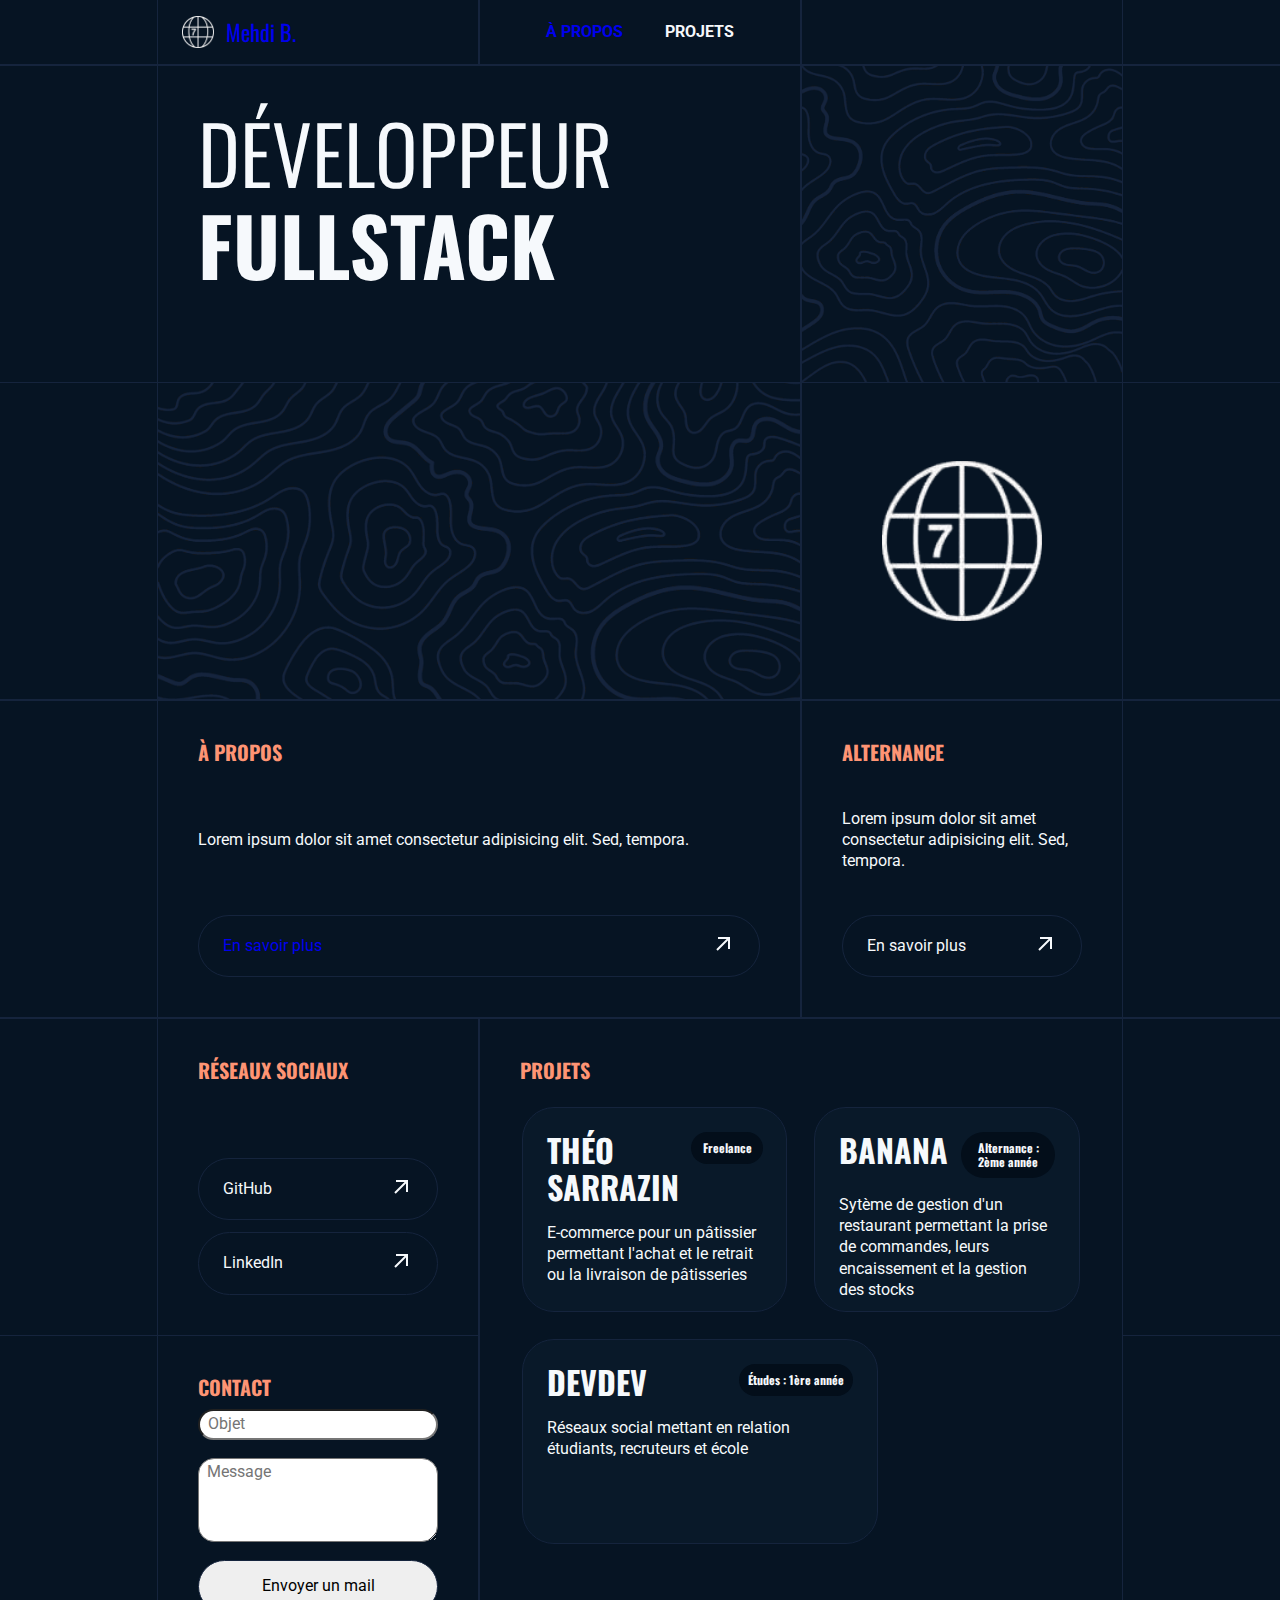
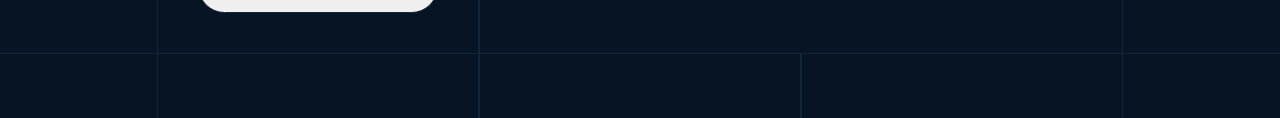
==== index.html @ 7e2f9e9d "first commit" ====
<!DOCTYPE html>
<html lang="fr">
    <head>
        <meta charset="UTF-8" />
        <meta name="viewport" content="width=device-width, initial-scale=1.0" />
        <title>Document</title>
        <link rel="stylesheet" href="/normalize.css" />
        <link rel="stylesheet" href="/style.css" />
        <link rel="preconnect" href="https://fonts.googleapis.com" />
        <link rel="preconnect" href="https://fonts.gstatic.com" crossorigin />
        <link
            href="https://fonts.googleapis.com/css2?family=Roboto:ital,wght@0,100;0,300;0,400;0,500;0,700;0,900;1,100;1,300;1,400;1,500;1,700;1,900&display=swap"
            rel="stylesheet"
        />
        <link rel="preconnect" href="https://fonts.googleapis.com" />
        <link rel="preconnect" href="https://fonts.gstatic.com" crossorigin />
        <link
            href="https://fonts.googleapis.com/css2?family=Oswald:wght@200..700&display=swap"
            rel="stylesheet"
        />
    </head>
    <body>
        <div id="cursor--bg"></div>
        <header>
            <nav class="header__nav">
                <section
                    class="header__sides header__sides--display-none"
                ></section>
                <section class="header__nav__btn--home">
                    <a href="./home.html">
                        <figure
                            class="header__nav__btn header__nav__btn--home--content"
                        >
                            <img src="./logo.png" alt="" />
                            <figcaption>Mehdi B.</figcaption>
                        </figure>
                    </a>
                </section>
                <section class="header__nav__btn header__nav__btn--cats">
                    <a href="./about.htm" class="header__nav__btn--about"
                        >À PROPOS</a
                    >
                    <a href="" class="header__nav__btn--projects">PROJETS</a>
                </section>
                <section
                    class="header__nav__btn header__nav__btn--space"
                ></section>
                <section
                    class="header__sides header__sides--display-none"
                ></section>
            </nav>
        </header>
        <main class="home">
            <section class="home__sides home__sides--display-none"></section>
            <section class="home__card home__card--title">
                <h1>DÉVELOPPEUR <strong>FULLSTACK</strong></h1>
            </section>
            <section
                class="home__topographic-map"
                id="home__topographic-map--top"
            ></section>
            <section class="home__sides home__sides--display-none"></section>
            <section class="home__sides home__sides--display-none"></section>
            <section
                class="home__topographic-map"
                id="home__topographic-map--bottom"
            ></section>
            <section class="home__card home__card--logo">
                <img src="./logo.png" alt="" />
            </section>
            <section class="home__sides home__sides--display-none"></section>
            <section class="home__sides home__sides--display-none"></section>
            <section class="home__card home__card--about">
                <h2>À PROPOS</h2>
                <p>
                    Lorem ipsum dolor sit amet consectetur adipisicing elit.
                    Sed, tempora.
                </p>
                <a class="home__btn" href="./about.htm">
                    En savoir plus
                    <div class="home__btn__arrow">
                        <svg
                            xmlns="http://www.w3.org/2000/svg"
                            viewBox="0 0 24 24"
                            width="24"
                            height="24"
                            class="home__btn__arrow--after"
                        >
                            <path
                                d="M7 7h8.586L5.293 17.293l1.414 1.414L17 8.414V17h2V5H7v2z"
                                fill="#fe9474"
                            />
                        </svg>
                        <svg
                            xmlns="http://www.w3.org/2000/svg"
                            viewBox="0 0 24 24"
                            width="24"
                            height="24"
                            class="home__btn__arrow--before"
                        >
                            <path
                                d="M7 7h8.586L5.293 17.293l1.414 1.414L17 8.414V17h2V5H7v2z"
                                fill="#f6f9fc"
                            />
                        </svg>
                    </div>
                </a>
            </section>
            <section class="home__card home__card--intership">
                <h2>ALTERNANCE</h2>
                <p>
                    Lorem ipsum dolor sit amet consectetur adipisicing elit.
                    Sed, tempora.
                </p>
                <a class="home__btn" href="">
                    En savoir plus
                    <div class="home__btn__arrow">
                        <svg
                            xmlns="http://www.w3.org/2000/svg"
                            viewBox="0 0 24 24"
                            width="24"
                            height="24"
                            class="home__btn__arrow--after"
                        >
                            <path
                                d="M7 7h8.586L5.293 17.293l1.414 1.414L17 8.414V17h2V5H7v2z"
                                fill="#fe9474"
                            />
                        </svg>
                        <svg
                            xmlns="http://www.w3.org/2000/svg"
                            viewBox="0 0 24 24"
                            width="24"
                            height="24"
                            class="home__btn__arrow--before"
                        >
                            <path
                                d="M7 7h8.586L5.293 17.293l1.414 1.414L17 8.414V17h2V5H7v2z"
                                fill="#f6f9fc"
                            />
                        </svg>
                    </div>
                </a>
            </section>
            <section class="home__sides home__sides--display-none"></section>
            <section class="home__sides home__sides--display-none"></section>
            <section class="home__card home__card--SN">
                <h2>RÉSEAUX SOCIAUX</h2>
                <div class="home__card--SN__list">
                    <a class="home__btn" href="">
                        GitHub
                        <div class="home__btn__arrow">
                            <svg
                                xmlns="http://www.w3.org/2000/svg"
                                viewBox="0 0 24 24"
                                width="24"
                                height="24"
                                class="home__btn__arrow--after"
                            >
                                <path
                                    d="M7 7h8.586L5.293 17.293l1.414 1.414L17 8.414V17h2V5H7v2z"
                                    fill="#fe9474"
                                />
                            </svg>
                            <svg
                                xmlns="http://www.w3.org/2000/svg"
                                viewBox="0 0 24 24"
                                width="24"
                                height="24"
                                class="home__btn__arrow--before"
                            >
                                <path
                                    d="M7 7h8.586L5.293 17.293l1.414 1.414L17 8.414V17h2V5H7v2z"
                                    fill="#f6f9fc"
                                />
                            </svg>
                        </div>
                    </a>
                    <a class="home__btn" href="">
                        LinkedIn
                        <div class="home__btn__arrow">
                            <svg
                                xmlns="http://www.w3.org/2000/svg"
                                viewBox="0 0 24 24"
                                width="24"
                                height="24"
                                class="home__btn__arrow--after"
                            >
                                <path
                                    d="M7 7h8.586L5.293 17.293l1.414 1.414L17 8.414V17h2V5H7v2z"
                                    fill="#fe9474"
                                />
                            </svg>
                            <svg
                                xmlns="http://www.w3.org/2000/svg"
                                viewBox="0 0 24 24"
                                width="24"
                                height="24"
                                class="home__btn__arrow--before"
                            >
                                <path
                                    d="M7 7h8.586L5.293 17.293l1.414 1.414L17 8.414V17h2V5H7v2z"
                                    fill="#f6f9fc"
                                />
                            </svg>
                        </div>
                    </a>
                </div>
            </section>
            <section class="home__card home__card--projects">
                <h2>PROJETS</h2>
                <div>
                    <a href="" class="home__card--projects__card">
                        <article class="home__card--projects__card--content">
                            <section>
                                <h1>THÉO SARRAZIN</h1>
                                <h2>Freelance</h2>
                            </section>
                            <p>
                                E-commerce pour un pâtissier permettant l'achat
                                et le retrait ou la livraison de pâtisseries
                            </p>
                        </article>
                    </a>
                    <a href="" class="home__card--projects__card">
                        <article class="home__card--projects__card--content">
                            <section>
                                <h1>BANANA</h1>
                                <h2>Alternance : 2ème année</h2>
                            </section>
                            <p>
                                Sytème de gestion d'un restaurant permettant la
                                prise de commandes, leurs encaissement et la
                                gestion des stocks
                            </p>
                        </article>
                    </a>
                </div>
                <div>
                    <a href="" class="home__card--projects__card">
                        <article class="home__card--projects__card--content">
                            <section>
                                <h1>DEVDEV</h1>
                                <h2>Études : 1ère année</h2>
                            </section>
                            <p>
                                Réseaux social mettant en relation étudiants,
                                recruteurs et école
                            </p>
                        </article>
                    </a>
                </div>
            </section>
            <section class="home__sides home__sides--display-none"></section>
            <section class="home__sides home__sides--display-none"></section>
            <section class="home__card home__card--contact">
                <h2>CONTACT</h2>
                <form id="emailForm">
                    <input
                        type="text"
                        id="subject"
                        name="subject"
                        placeholder="Objet"
                    /><br />
                    <textarea
                        id="message"
                        name="message"
                        rows="4"
                        placeholder="Message"
                    ></textarea
                    ><br />
                    <input
                        type="button"
                        value="Envoyer un mail"
                        class="home__btn"
                        onclick="sendEmail()"
                    />
                </form>
            </section>
            <section class="home__sides home__sides--display-none"></section>
        </main>
        <footer>
            <nav class="footer__nav">
                <section
                    class="footer__sides footer__sides--display-none"
                ></section>
                <section
                    class="footer__nav__btn footer__nav__btn--space-1"
                ></section>
                <section
                    class="footer__nav__btn footer__nav__btn--space-2"
                ></section>
                <section
                    class="footer__nav__btn footer__nav__btn--space-3"
                ></section>
                <section
                    class="footer__sides footer__sides--display-none"
                ></section>
            </nav>
        </footer>
        <script src="./script.js"></script>
    </body>
</html>
---- style.css ----
/* --------------------- 0. SETTINGS ---------------------  */
/* ---------- 0.1. Body and text ---------- */
* {
    margin: 0;
    padding: 0;
    box-sizing: border-box;
}

a {
    text-decoration: none;
}

a:visited {
    color: #f6f9fc;
}

ul li {
    list-style: none;
}

body {
    background-color: #15243d;
    display: flex;
    flex-direction: column;
    gap: 0.1em;
}

h1,
h2 {
    font-family: "Oswald", sans-serif;
}

h2 {
    color: #fe9474;
    font-size: 1.25em;
}

:root {
    font-family: "Roboto", sans-serif;
    color: #f6f9fc;
}

p {
    line-height: 1.33;
}

/* ---------- 0.2. Cursor ---------- */
#cursor--bg {
    display: none;
    position: absolute;
    height: 250px;
    width: 250px;
    margin-top: -125px;
    margin-left: -125px;
    background: #fe9474;
    border-radius: 50%;
    filter: blur(90px);
    z-index: -1;
}

/* --------------------- 1. HEADER ---------------------  */
.header__nav {
    display: grid;
    grid-template-columns:
        minmax(0em, 1.2fr) minmax(20em, 2fr) minmax(20em, 2fr) minmax(20em, 2fr) minmax(0, 1.2fr);
    grid-template-rows: repeat(1, 4em);
    grid-template-areas: "side-1 home cats space side-2";
    gap: 0.1em;
}

.header__nav section {
    background-color: #061423;
    padding: 0.5em 1.5em;
}

/* ---------- 1.1. Sides ---------- */
.header__sides {
    &:nth-child(1) {
        grid-area: side-1;
    }

    &:nth-child(2) {
        grid-area: side-2;
    }
}

/* ---------- 1.2. Items ---------- */
.header__nav__btn {
    display: flex;
    align-items: center;
}

/* ---------- 1.2.1. Home ---------- */
.header__nav__btn--home {
    grid-area: home;
}

.header__nav__btn--home--content {
    gap: 0.75em;
    height: 100%;

    img {
        height: 2em;
    }

    figcaption {
        font-family: "Oswald", sans-serif;
        font-size: 1.4em;
    }
}

/* ---------- 1.2.2. Categories ---------- */
.header__nav__btn--cats {
    grid-area: cats;
    justify-content: space-evenly;

    a {
        font-weight: bold;
    }
}

.header__nav__btn--about:hover,
.header__nav__btn--internship:hover,
.header__nav__btn--projects:hover {
    color: #fe9474;
    transition: 0.25s ease;
}

/* ---------- 1.2.3. Space ---------- */
.header__nav__btn--space {
    grid-area: space;
}

/* --------------------- 2. MAIN ---------------------  */
/* --------------------- 2.1. HOME --------------------- */
.home {
    display: grid;
    grid-template-columns:
        minmax(0em, 1.2fr) minmax(20em, 2fr) minmax(20em, 2fr) minmax(20em, 2fr) minmax(0, 1.2fr);
    grid-template-rows: repeat(5, minmax(17em, 1fr));
    grid-template-areas:
        "side-1 title title topographic-map--top side-2"
        "side-3 topographic-map--bottom topographic-map--bottom logo side-4"
        "side-5 about about intership side-6"
        "side-7 sn projects projects side-8"
        "side-9 contact projects projects side-10";
    gap: 0.1em;
}

.home>section {
    background-color: #061423;
    padding: 2.5em;
}

.home__card {
    display: flex;
    flex-direction: column;
    justify-content: space-between;
}

.home__btn {
    width: 100%;
    border: solid 1px #15243d;
    border-radius: 2em;
    padding: 1em 1.5em;
    display: flex;
    justify-content: space-between;
    align-items: center;
}

.home__btn:hover {
    border: solid 1px #fe9474;
    transition: 0.7s ease;
}

.home__btn__arrow {
    overflow: hidden;
}

.home__btn__arrow--after {
    margin-bottom: -2.5em;
    margin-right: 0.5em;
}

.home__btn:hover .home__btn__arrow--before {
    transform: translate(150%, -150%);
}

.home__btn:hover .home__btn__arrow--after {
    transform: translate(170%, -170%);
}

.home__btn__arrow--before,
.home__btn__arrow--after {
    transition: transform 0.3s ease;
}

/* ---------- 2.1.1. Sides ---------- */
.home__sides {
    &:nth-child(1) {
        grid-area: side-1;
    }

    &:nth-child(2) {
        grid-area: side-2;
    }

    &:nth-child(3) {
        grid-area: side-3;
    }

    &:nth-child(4) {
        grid-area: side-4;
    }

    &:nth-child(5) {
        grid-area: side-5;
    }

    &:nth-child(6) {
        grid-area: side-6;
    }

    &:nth-child(7) {
        grid-area: side-7;
    }

    &:nth-child(8) {
        grid-area: side-8;
    }

    &:nth-child(9) {
        grid-area: side-9;
    }

    &:nth-child(10) {
        grid-area: side-10;
    }
}

/* ---------- 2.1.2. Title ---------- */
.home__card--title {
    grid-area: title;

    h1 {
        margin: 0;
        font-size: 5em;
        font-weight: 350;
    }
}

/* ---------- 2.1.3. Topographic map ---------- */
.home__topographic-map {
    background: url("./topographic-map.png");
}

#home__topographic-map--top {
    background-color: unset;
    grid-area: topographic-map--top;
    background-size: 180%;
    background-position: 100% 100%;
}

#home__topographic-map--bottom {
    background-color: unset;
    grid-area: topographic-map--bottom;
    background-size: 100%;
    background-position: 10% 10%;
}

/* ---------- 2.1.4. Logo ---------- */
.home__card--logo {
    grid-area: logo;
    display: flex;
    justify-content: center;
    align-items: center;

    img {
        height: 10em;
        width: auto;
        animation: rotation 5s linear infinite;
    }
}

@keyframes rotation {
    from {
        transform: rotate(0deg);
    }

    to {
        transform: rotate(360deg);
    }
}

/* ---------- 2.1.5. About ---------- */
.home__card--about {
    grid-area: about;
}

/* ---------- 2.1.6. Internship ---------- */
.home__card--intership {
    grid-area: intership;
}

/* ---------- 2.1.7. Social networks ---------- */
.home__card--SN {
    grid-area: sn;
}

.home__card--SN__list {
    display: flex;
    flex-direction: column;
    gap: 0.75em;
}

/* ---------- 2.1.8. Projects ---------- */
.home__card--projects {
    grid-area: projects;
    display: flex;
    justify-content: start;
    flex-direction: column;
    gap: 1.5em;

    div {
        display: flex;
        justify-content: space-between;
        gap: 1.5em;

        section {
            display: flex;
            justify-content: space-between;
            gap: 0.8em;
        }
    }
}

.home__card--projects__card {
    height: 13em;
    width: 22.5em;
    border-radius: 2em;
    position: relative;
    overflow: hidden;
}

.home__card--projects__card:hover::before {
    content: "";
    position: absolute;
    top: 25%;
    left: -50%;
    height: calc(13em / 2);
    width: 45em;
    background: linear-gradient(180deg,
            transparent,
            rgba(254, 148, 116, 0.25) 25%,
            rgba(254, 148, 116, 0.4) 50%,
            rgba(254, 148, 116, 0.6) 75%,
            rgba(254, 148, 116, 0.8) 100%);
    box-shadow: 0 0 20px rgb(8, 8, 8);
    animation: animate 4s linear infinite;
}

.home__card--projects__card--content {
    content: "";
    position: absolute;
    inset: 0.1em;
    background-color: #091929;
    border: solid #15243d 1px;
    border-radius: 2em;
    padding: 1.5em;
    font-family: "Roboto", sans-serif;

    div {
        display: flex;
        justify-content: space-between;

        ul:nth-child(1) {
            flex: 1;
        }

        ul:nth-child(2) {
            flex: 2;
        }
    }

    h1 {
        margin: 0;
    }

    h2 {
        font-size: 0.75em;
        text-align: center;
        color: #f6f9fc;
        margin: 0;
        background: #030e1a;
        padding: 0.75em;
        border-radius: 2em;
        height: fit-content;
        max-height: 4em;
        min-width: 6em;
        width: fit-content;
    }

    p {
        margin: 1em 0;
    }
}

@keyframes animate {
    0% {
        transform: rotate(0deg);
    }

    100% {
        transform: rotate(360deg);
    }
}

/* ---------- 2.1.9. Contact ---------- */
.home__card--contact {
    grid-area: contact;

    h2 {
        margin-bottom: 0.5em;
    }

    form {
        display: flex;
        flex-direction: column;
        justify-content: center;

        input:not(:last-child),
        textarea {
            border-radius: 1em;
            padding: 0.25em 0.5em;
        }
    }
}

/* --------------------- 2.2. ABOUT --------------------- */
.about {
    display: grid;
    grid-template-columns:
        minmax(0em, 1.2fr) minmax(20em, 2fr) minmax(20em, 2fr) minmax(20em, 2fr) minmax(0, 1.2fr);
    grid-template-rows: repeat(4, minmax(17em, 1fr));
    grid-template-areas:
        "side-1 about about topographic-map--right side-2"
        "side-3 about about topographic-map--right side-4"
        "side-5 experiences experiences experiences side-6"
        "side-7 stack stack resume side-8";

    gap: 0.1em;
}

.about>section {
    background-color: #061423;
    padding: 2.5em;
}

.about__card {
    display: flex;
    flex-direction: column;
    justify-content: space-between;
}

/* ---------- 2.2.1. Sides ---------- */
.about__sides {
    &:nth-child(1) {
        grid-area: side-1;
    }

    &:nth-child(2) {
        grid-area: side-2;
    }

    &:nth-child(3) {
        grid-area: side-3;
    }

    &:nth-child(4) {
        grid-area: side-4;
    }

    &:nth-child(5) {
        grid-area: side-5;
    }

    &:nth-child(6) {
        grid-area: side-6;
    }

    &:nth-child(7) {
        grid-area: side-7;
    }

    &:nth-child(8) {
        grid-area: side-8;
    }
}

/* ---------- 2.2.2. About ---------- */
.about__card--about {
    grid-area: about;
    justify-content: flex-start;
    gap: 1.25em;
}

/* ---------- 2.2.3. Topographic map ---------- */
.about__topographic-map {
    grid-area: topographic-map--right;
}

#about__topographic-map--right {
    background: url("./topographic-map.png");
    background-size: 200%;
    background-position: 10% 10%;
}

/* ---------- 2.2.4. Experiences ---------- */
.about__card--experiences {
    grid-area: experiences;
    display: flex;
    flex-direction: column;
    justify-content: space-between;
    gap: 1em;
}

.about__card--experiences__cards {
    display: flex;
    flex-wrap: wrap;
    gap: 1em;
}

.about__card--experiences__border {
    border: solid 1px #fe9474;
}

.about__card--experiences__card {
    flex: 1;
    min-width: 18.75em;
    max-width: 28em;
    display: flex;
    flex-direction: column;
    gap: 0.5em;

    span {
        font-size: 0.9em;
        font-weight: 300;
        margin-bottom: 0.5em;
    }
}

.about__card--experiences__card--title {
    display: flex;
    gap: 0.5em;

    h3 {
        font-weight: 500;
    }

    h4 {
        font-size: 1.17em;
        font-weight: 300;
        font-style: italic;
    }
}

/* ---------- 2.2.5. Stack ---------- */
.about__card--stack {
    grid-area: stack;
    display: flex;
    flex-direction: row;
    gap: 2em;
}

.about__card--stack__cards {
    flex: 1;
    display: flex;
    flex-direction: column;
    gap: 1em;
}

.about__card--stack__cards__line {
    max-width: 21em;
    display: flex;
    align-items: center;
    justify-content: space-between;
    gap: 0.33em;

    h3 {
        width: 100%;
        text-align: center;
    }
}

.about__card--stack__card {
    height: 6em;
    width: 6em;
    background: black;
    display: flex;
    align-items: center;
    justify-content: center;
    border-radius: 100%;
    transition: transform 0.2s ease;

    figure {
        background: rgba(31, 33, 41, 0.45);
        height: 3.5em;
        width: 3.5em;
        display: flex;
        align-items: center;
        justify-content: center;
        border-radius: 1em;
        position: relative;

        img {
            height: 66%;
            width: 66%;
            object-fit: contain;
        }

        figcaption {
            position: absolute;
            background: rgba(52, 53, 56, 0.9);
            padding: 0.66em 0.75em;
            border-radius: 0.66em;
            opacity: 0;
            top: 5em;
            transition: transform 0.2s ease;
        }
    }

    &:hover {
        transform: scale(0.9);
    }

    &:hover figcaption {
        opacity: 100;
        transform: translateY(-0.9em);
    }
}

.about__card--stack__card--javascript {
    background: linear-gradient(45deg, #f0db4f 0.21%, #ffe680 99.93%);
}

.about__card--stack__card--javascript:hover {
    box-shadow: rgba(255, 230, 128, 0.5) 0 0 70px 1px;
}

.about__card--stack__card--react-js {
    background: linear-gradient(45deg, #64b5ff 0.21%, #8af0fd 99.93%);
}

.about__card--stack__card--react-js:hover {
    box-shadow: rgba(100, 181, 255, 0.5) 0 0 70px 1px;
}

.about__card--stack__card--react-native {
    background: linear-gradient(45deg, #61dafb 0.21%, #c6f1ff 99.93%);
}

.about__card--stack__card--react-native:hover {
    box-shadow: rgba(198, 241, 255, 0.5) 0 0 70px 1px;
}

.about__card--stack__card--next-js {
    background: linear-gradient(45deg, #000000 0.21%, #3b3b3b 99.93%);
}

.about__card--stack__card--next-js:hover {
    box-shadow: rgba(59, 59, 59, 0.5) 0 0 70px 1px;
}

.about__card--stack__card--node-js {
    background: linear-gradient(45deg, #6bbf47 0.21%, #3e863d 99.93%);
}

.about__card--stack__card--node-js:hover {
    box-shadow: rgba(62, 134, 61, 0.5) 0 0 70px 1px;
}

.about__card--stack__card--java {
    background: linear-gradient(45deg, #0e8ac8 0.21%, #ed2025 99.93%);
}

.about__card--stack__card--java:hover {
    box-shadow: rgba(237, 32, 37, 0.5) 0 0 70px 1px;
}

.about__card--stack__card--python {
    background: linear-gradient(45deg, #3575a5 0.21%, #ffe464 99.93%);
}

.about__card--stack__card--python:hover {
    box-shadow: rgba(255, 228, 100, 0.5) 0 0 70px 1px;
}

.about__card--stack__card--mongodb {
    background: linear-gradient(45deg, #001e2b 0.21%, #00ed64 99.93%);
}

.about__card--stack__card--mongodb:hover {
    box-shadow: rgba(0, 237, 100, 0.5) 0 0 70px 1px;
}

.about__card--stack__card--mysql {
    background: linear-gradient(45deg, #00618a 0.21%, #e48e00 99.93%);
}

.about__card--stack__card--mysql:hover {
    box-shadow: rgba(228, 142, 0, 0.5) 0 0 70px 1px;
}

/* ---------- 2.2.6. Resume ---------- */
.about__card--resume {
    grid-area: resume;
}

/* --------------------- . FOOTER ---------------------  */
.footer__nav {
    display: grid;
    grid-template-columns:
        minmax(0em, 1.2fr) minmax(20em, 2fr) minmax(20em, 2fr) minmax(20em, 2fr) minmax(0, 1.2fr);
    grid-template-rows: repeat(1, 4em);
    grid-template-areas: "side-1 space-1 space-2 space-3 side-2";
    gap: 0.1em;
}

.footer__nav section {
    background-color: #061423;
}

/* ---------- .1. Sides ---------- */
.footer__sides {
    &:nth-child(1) {
        grid-area: side-1;
    }

    &:nth-child(2) {
        grid-area: side-2;
    }
}

/* ---------- .2. Items ---------- */
.footer__nav__btn--space-1 {
    grid-area: space-1;
}

.footer__nav__btn--space-2 {
    grid-area: space-2;
}

.footer__nav__btn--space-3 {
    grid-area: space-3;
}

@media screen and (max-width: 1468px) {
    .about {
        grid-template-columns:
            1fr 1fr 1fr;
            grid-template-rows: repeat(5, minmax(17em, 1fr));
            grid-template-areas:
            "about about topographic-map--right"
            "about about topographic-map--right"
            "experiences experiences experiences"
            "stack stack stack"
            "resume resume resume";

    }

    .about__sides--display-none {
        display: none;
    }
}


@media screen and (max-width: 1130px) {
    .header__nav {
        grid-template-columns:
            minmax(20em, 1fr) minmax(20em, 1fr) minmax(20em, 1fr);
        grid-template-areas: "home cats space";
    }

    .header__sides--display-none {
        display: none;
    }

    .home {
        grid-template-columns:
            minmax(20em, 1fr) minmax(20em, 1fr) minmax(20em, 1fr);
        grid-template-areas:
            "title title topographic-map--top"
            "topographic-map--bottom topographic-map--bottom logo"
            "about about intership"
            "sn projects projects"
            "contact projects projects";
    }

    .home__sides--display-none {
        display: none;
    }

    .footer__nav {
        grid-template-columns:
            minmax(20em, 1fr) minmax(20em, 1fr) minmax(20em, 1fr);
        grid-template-areas: "space-1 space-2 space-3";
    }

    .footer__sides--display-none {
        display: none;
    }
}

/* @media screen and (max-width: 1024px) {
    .about__card--stack__cards__line {
        justify-content: center;
        gap: 0.5em;
    }
} */

@media screen and (max-width: 966px) {
    .header__nav {
        grid-template-columns:
            1fr 1fr 1fr 1fr;
        grid-template-areas: "home cats cats space";
    }

    .home {
        grid-template-columns:
            1fr 1fr 1fr 1fr;
        grid-template-areas:
            "title title title topographic-map--top"
            "topographic-map--bottom topographic-map--bottom topographic-map--bottom logo"
            "about about about about"
            "intership intership projects projects"
            "sn sn projects projects"
            "contact contact projects projects";
    }

    .home__card--projects {
        div {
            flex-direction: column;
        }
    }

    .about__card--stack__cards {
        align-items: center;
    }

    .footer__nav {
        grid-template-columns:
            1fr 1fr 1fr 1fr;
        grid-template-areas: "space-1 space-2 space-2 space-3";
    }
}

/* @media screen and (max-width: 872px) {
    .about {
        grid-template-columns:
            1fr 1fr 1fr;
        grid-template-rows: repeat(4, minmax(17em, 1fr));
        grid-template-areas:
            "about about topographic-map--right"
            "about about topographic-map--right"
            "experiences experiences experiences"
            "stack stack stack"
            "resume resume resume";
    }
} */

@media screen and (max-width: 789px) {
    .header__nav {
        grid-template-areas: "home cats cats cats";
    }

    .header__nav__btn--space {
        display: none;
    }

    .home {
        grid-template-rows: repeat(9, minmax(17em, 1fr));
        grid-template-areas:
            "title title title topographic-map--top"
            "topographic-map--bottom topographic-map--bottom topographic-map--bottom logo"
            "about about about about"
            "intership intership intership intership"
            "sn sn sn sn"
            "projects projects projects projects"
            "projects projects projects projects"
            "projects projects projects projects"
            "contact contact contact contact";
    }

    .home__card--projects {
        div {
            align-items: center;
        }
    }
}

@media screen and (max-width: 732px) {
    .home {
        grid-template-areas:
            "title title title title"
            "topographic-map--bottom topographic-map--bottom logo logo"
            "about about about about"
            "intership intership intership intership"
            "sn sn sn sn"
            "projects projects projects projects"
            "projects projects projects projects"
            "projects projects projects projects"
            "contact contact contact contact";
    }

    #home__topographic-map--top {
        display: none;
    }
}

@media screen and (max-width: 692px) {
    .about__card--stack {
        flex-direction: column;
    }
}

@media screen and (max-width: 557px) {
    .home {
        grid-template-rows: repeat(8, minmax(14em, 1fr));
        grid-template-areas:
            "title title title title"
            "about about about about"
            "intership intership intership intership"
            "sn sn sn sn"
            "projects projects projects projects"
            "projects projects projects projects"
            "projects projects projects projects"
            "contact contact contact contact";
    }

    #home__topographic-map--bottom {
        display: none;
    }

    .home__card--logo {
        display: none;
    }

    .about {
        grid-template-columns:
            1fr 1fr 1fr;
            grid-template-rows: repeat(5, minmax(17em, 1fr));
            grid-template-areas:
            "about about about"
            "about about about"
            "experiences experiences experiences"
            "stack stack stack"
            "resume resume resume";

    }

    .about__topographic-map {
        display: none;
    }
}

@media screen and (max-width: 500px) {
    .home__card--title {
        display: flex;
        justify-content: center;
        align-items: center;

        h1 {
            font-size: 4em;
        }
    }
}
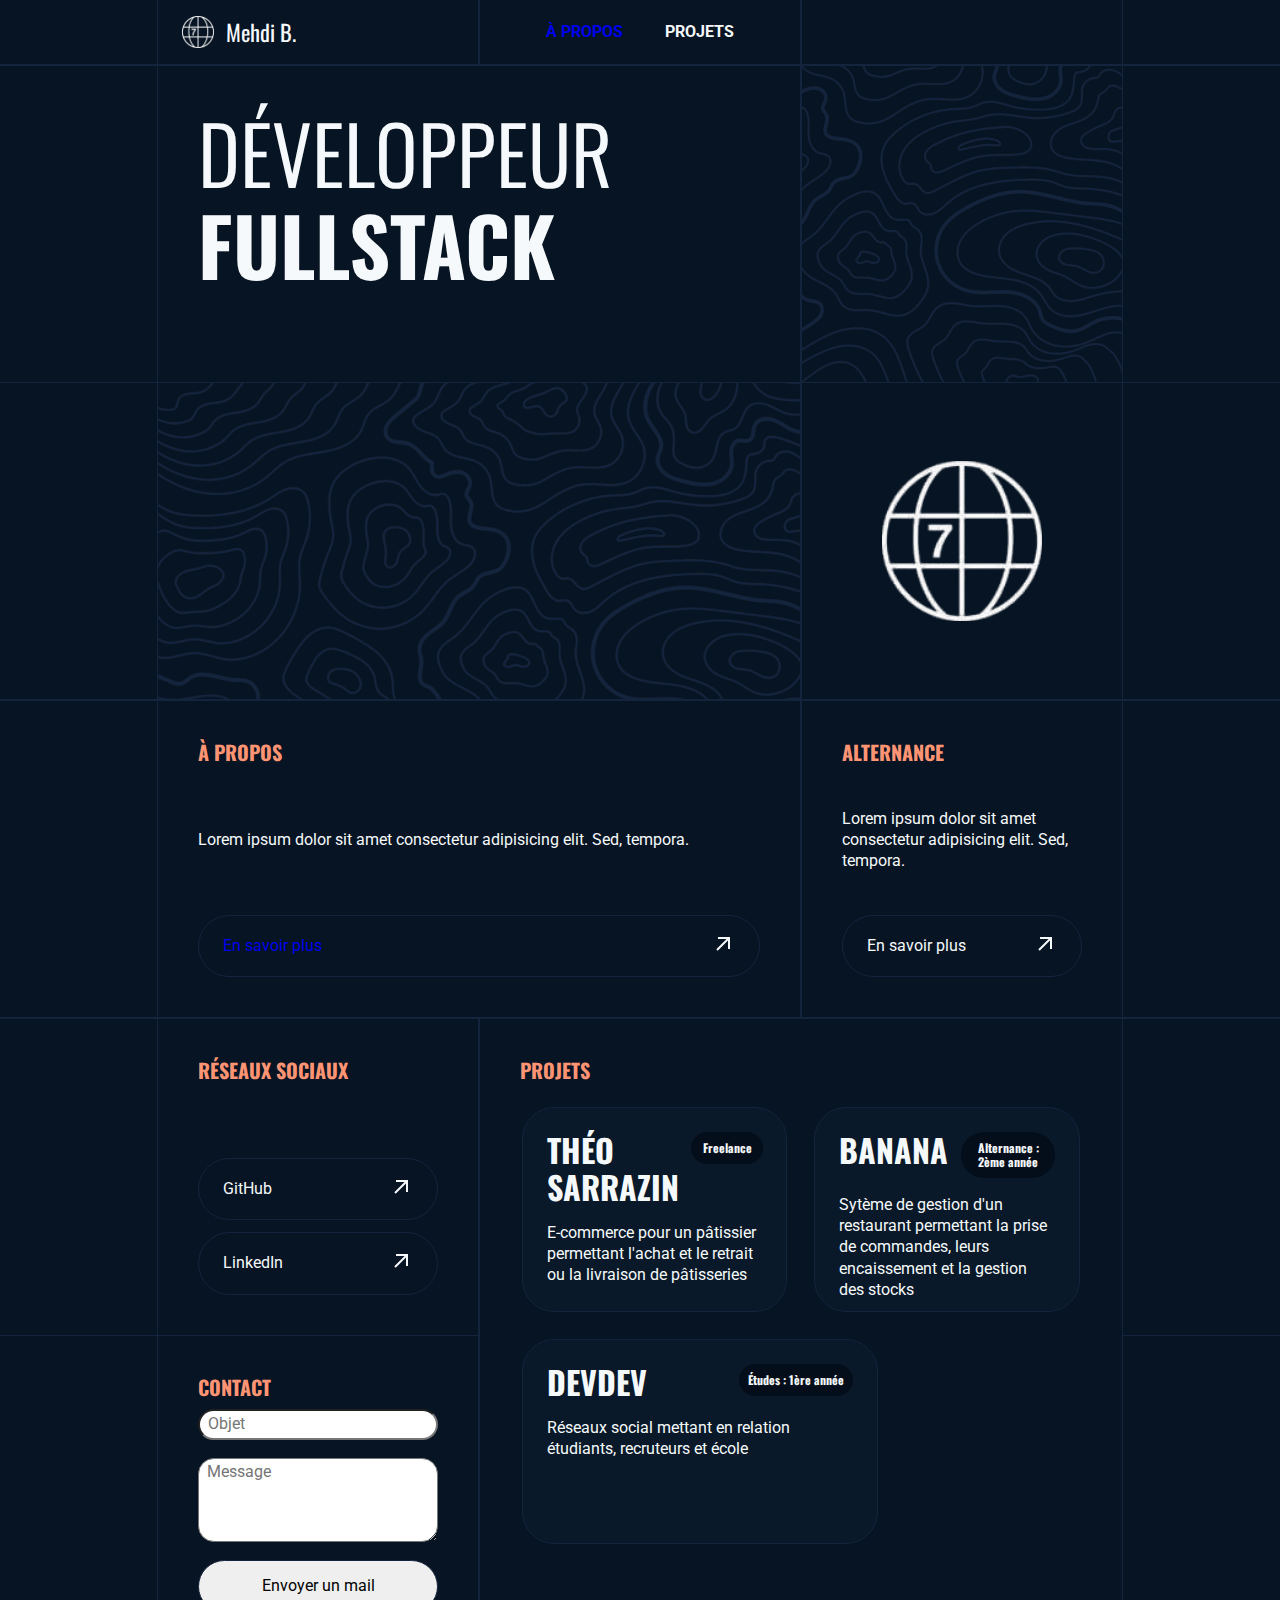
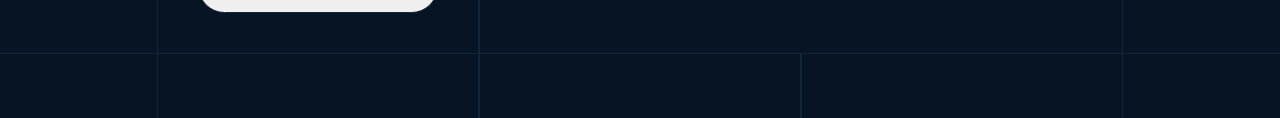
==== commit 5a7e1a70: "fix href + media querries" ====
--- a/index.html
+++ b/index.html
@@ -27,7 +27,7 @@
                     class="header__sides header__sides--display-none"
                 ></section>
                 <section class="header__nav__btn--home">
-                    <a href="./home.html">
+                    <a href="./">
                         <figure
                             class="header__nav__btn header__nav__btn--home--content"
                         >
@@ -37,7 +37,7 @@
                     </a>
                 </section>
                 <section class="header__nav__btn header__nav__btn--cats">
-                    <a href="./about.htm" class="header__nav__btn--about"
+                    <a href="./about.html" class="header__nav__btn--about"
                         >À PROPOS</a
                     >
                     <a href="" class="header__nav__btn--projects">PROJETS</a>
--- a/style.css
+++ b/style.css
@@ -10,7 +10,7 @@
     text-decoration: none;
 }
 
-a:visited {
+a:visited, figcaption:visited {
     color: #f6f9fc;
 }
 
@@ -106,6 +106,7 @@
     figcaption {
         font-family: "Oswald", sans-serif;
         font-size: 1.4em;
+        color: #f6f9fc;
     }
 }
 
@@ -973,4 +974,24 @@
             font-size: 4em;
         }
     }
+}
+
+@media screen and (max-width: 375px) {
+    .home__card--title {
+        h1 {
+            font-size: 3em;
+        }
+    }
+
+    .home__card--projects__card {
+        height: 14em;
+        width: 19em;
+    }
+
+    .about__card--experiences__card {
+        min-width: 100%;
+        width: 100%;
+        max-width: 100%;
+
+    }
 }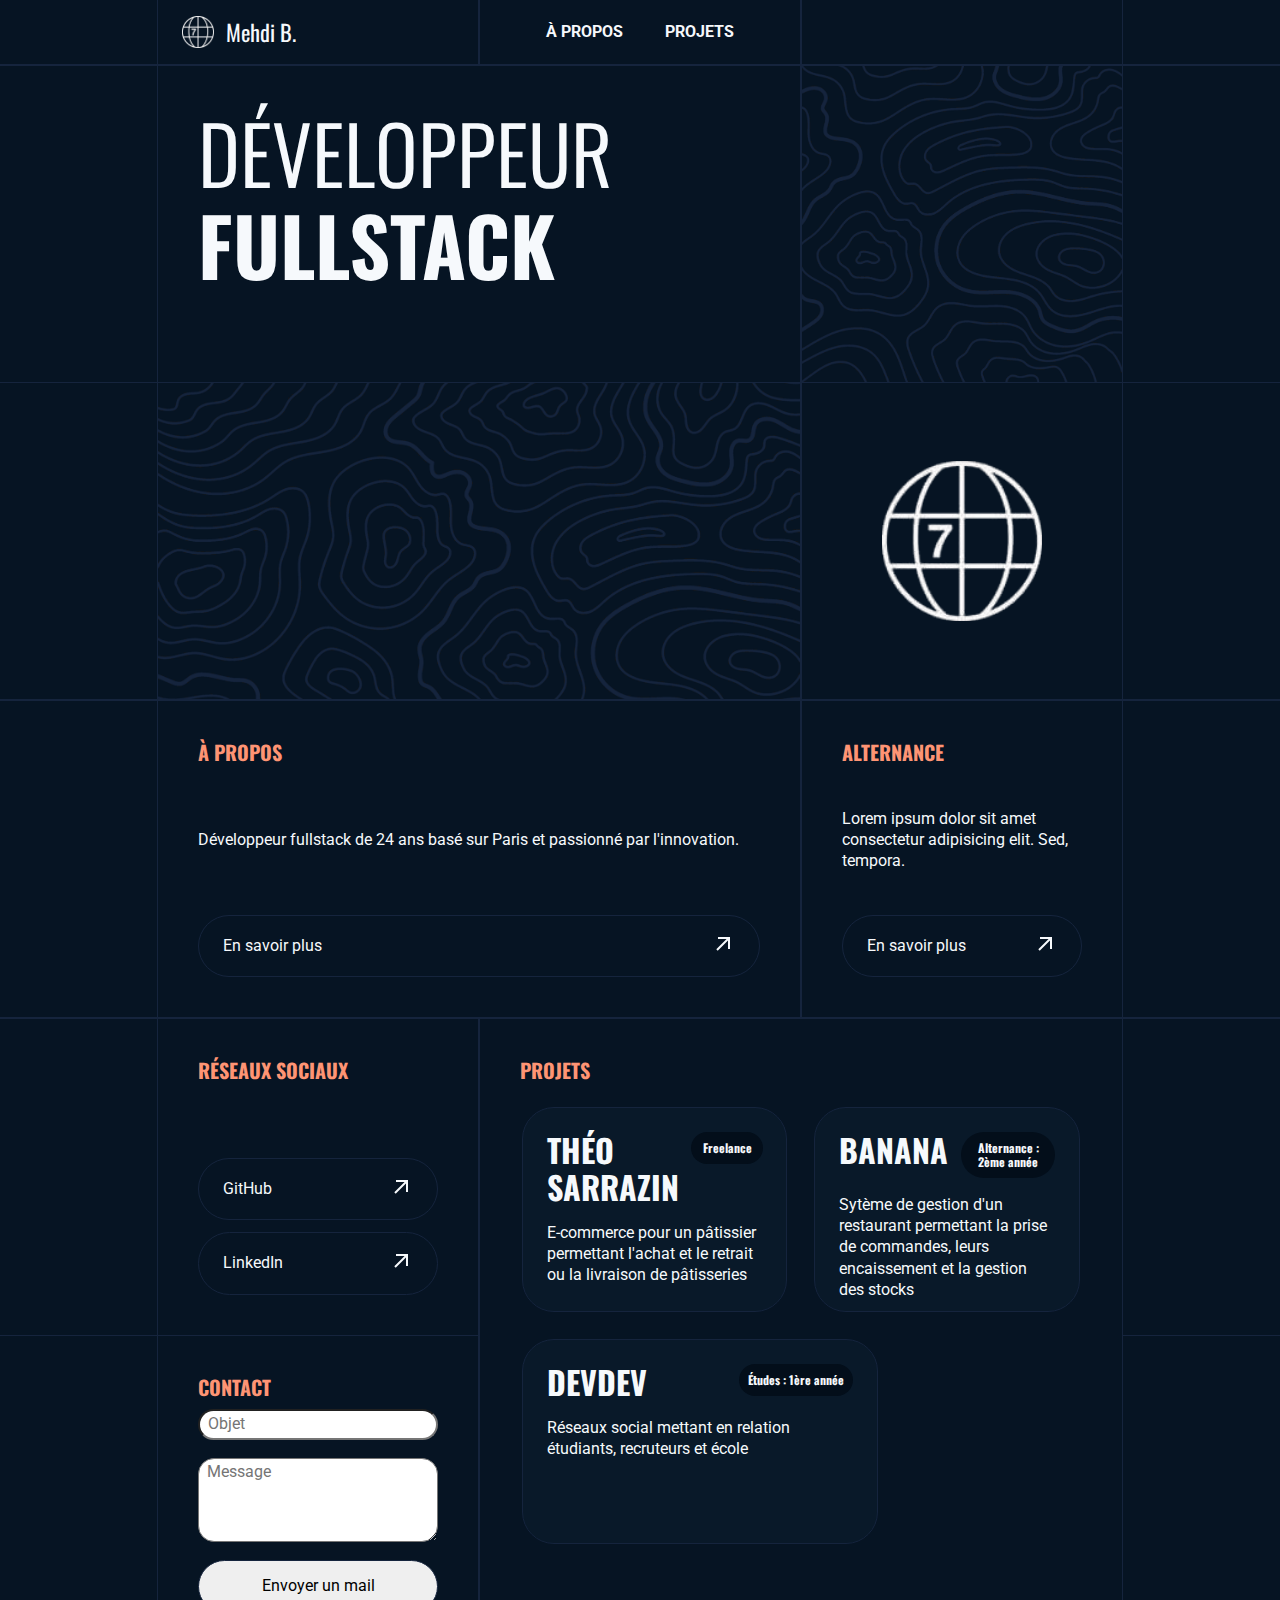
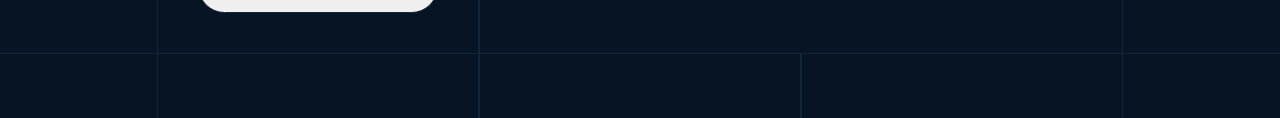
==== commit e271bc70: "fix link color" ====
--- a/index.html
+++ b/index.html
@@ -73,10 +73,9 @@
             <section class="home__card home__card--about">
                 <h2>À PROPOS</h2>
                 <p>
-                    Lorem ipsum dolor sit amet consectetur adipisicing elit.
-                    Sed, tempora.
+                    Développeur fullstack de 24 ans basé sur Paris et passionné par l'innovation.
                 </p>
-                <a class="home__btn" href="./about.htm">
+                <a class="home__btn" href="./about.html">
                     En savoir plus
                     <div class="home__btn__arrow">
                         <svg
--- a/style.css
+++ b/style.css
@@ -8,9 +8,10 @@
 
 a {
     text-decoration: none;
-}
-
-a:visited, figcaption:visited {
+    color: #f6f9fc;
+}
+
+a:visited {
     color: #f6f9fc;
 }
 
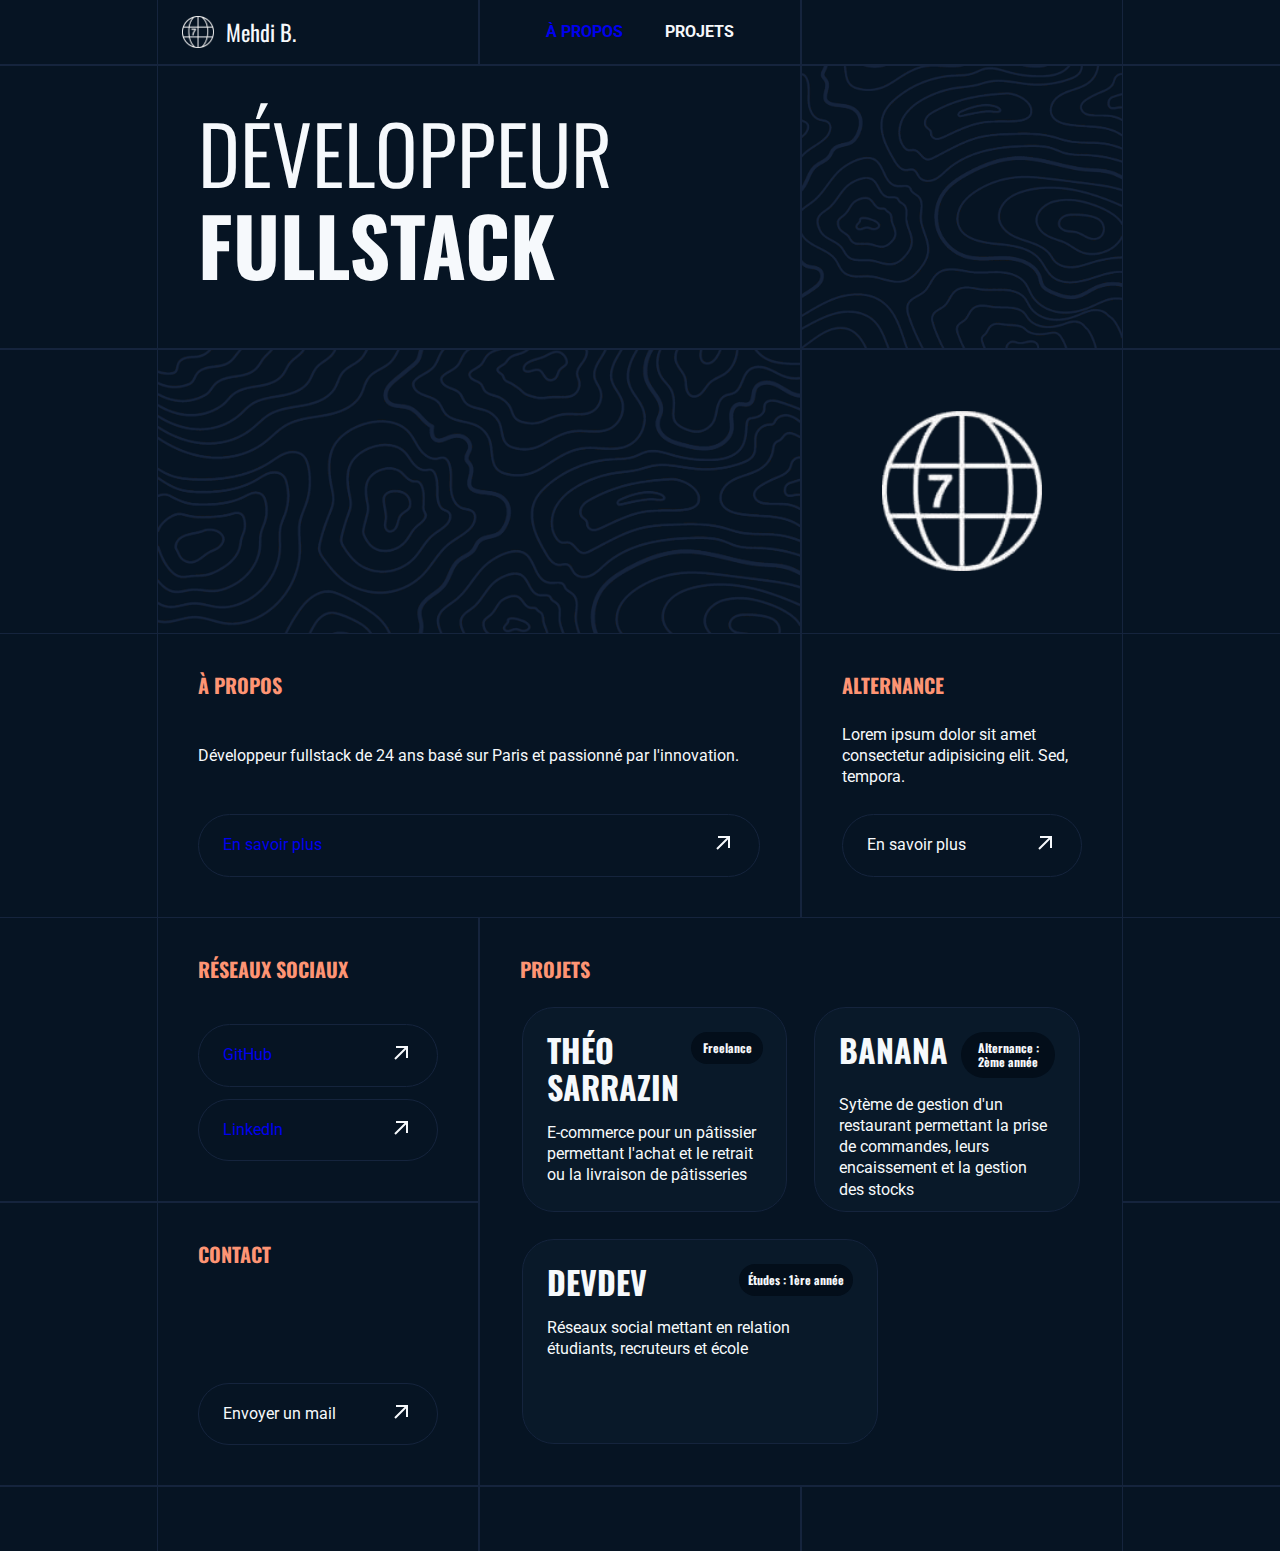
==== commit 75543a02: "move index to root" ====
--- a/index.html
+++ b/index.html
@@ -4,8 +4,8 @@
         <meta charset="UTF-8" />
         <meta name="viewport" content="width=device-width, initial-scale=1.0" />
         <title>Document</title>
-        <link rel="stylesheet" href="/normalize.css" />
-        <link rel="stylesheet" href="/style.css" />
+        <link rel="stylesheet" href="../css/normalize.css" />
+        <link rel="stylesheet" href="../css/style.css" />
         <link rel="preconnect" href="https://fonts.googleapis.com" />
         <link rel="preconnect" href="https://fonts.gstatic.com" crossorigin />
         <link
@@ -27,17 +27,17 @@
                     class="header__sides header__sides--display-none"
                 ></section>
                 <section class="header__nav__btn--home">
-                    <a href="./">
+                    <a href="index.html">
                         <figure
                             class="header__nav__btn header__nav__btn--home--content"
                         >
-                            <img src="./logo.png" alt="" />
+                            <img src="../img/icon/logo.png" alt="" />
                             <figcaption>Mehdi B.</figcaption>
                         </figure>
                     </a>
                 </section>
                 <section class="header__nav__btn header__nav__btn--cats">
-                    <a href="./about.html" class="header__nav__btn--about"
+                    <a href="about.html" class="header__nav__btn--about"
                         >À PROPOS</a
                     >
                     <a href="" class="header__nav__btn--projects">PROJETS</a>
@@ -66,7 +66,7 @@
                 id="home__topographic-map--bottom"
             ></section>
             <section class="home__card home__card--logo">
-                <img src="./logo.png" alt="" />
+                <img src="./../img/icon/logo.png" alt="" />
             </section>
             <section class="home__sides home__sides--display-none"></section>
             <section class="home__sides home__sides--display-none"></section>
@@ -75,7 +75,7 @@
                 <p>
                     Développeur fullstack de 24 ans basé sur Paris et passionné par l'innovation.
                 </p>
-                <a class="home__btn" href="./about.html">
+                <a class="home__btn" href="about.html">
                     En savoir plus
                     <div class="home__btn__arrow">
                         <svg
@@ -146,7 +146,7 @@
             <section class="home__card home__card--SN">
                 <h2>RÉSEAUX SOCIAUX</h2>
                 <div class="home__card--SN__list">
-                    <a class="home__btn" href="">
+                    <a class="home__btn" href="https://github.com/mehdib-io" target="_blank">
                         GitHub
                         <div class="home__btn__arrow">
                             <svg
@@ -175,7 +175,7 @@
                             </svg>
                         </div>
                     </a>
-                    <a class="home__btn" href="">
+                    <a class="home__btn" href="https://www.linkedin.com/in/mehdi-bouydarne/"  target="_blank">
                         LinkedIn
                         <div class="home__btn__arrow">
                             <svg
@@ -254,27 +254,35 @@
             <section class="home__sides home__sides--display-none"></section>
             <section class="home__card home__card--contact">
                 <h2>CONTACT</h2>
-                <form id="emailForm">
-                    <input
-                        type="text"
-                        id="subject"
-                        name="subject"
-                        placeholder="Objet"
-                    /><br />
-                    <textarea
-                        id="message"
-                        name="message"
-                        rows="4"
-                        placeholder="Message"
-                    ></textarea
-                    ><br />
-                    <input
-                        type="button"
-                        value="Envoyer un mail"
-                        class="home__btn"
-                        onclick="sendEmail()"
-                    />
-                </form>
+                <a class="home__btn" href="">
+                    Envoyer un mail
+                    <div class="home__btn__arrow">
+                        <svg
+                            xmlns="http://www.w3.org/2000/svg"
+                            viewBox="0 0 24 24"
+                            width="24"
+                            height="24"
+                            class="home__btn__arrow--after"
+                        >
+                            <path
+                                d="M7 7h8.586L5.293 17.293l1.414 1.414L17 8.414V17h2V5H7v2z"
+                                fill="#fe9474"
+                            />
+                        </svg>
+                        <svg
+                            xmlns="http://www.w3.org/2000/svg"
+                            viewBox="0 0 24 24"
+                            width="24"
+                            height="24"
+                            class="home__btn__arrow--before"
+                        >
+                            <path
+                                d="M7 7h8.586L5.293 17.293l1.414 1.414L17 8.414V17h2V5H7v2z"
+                                fill="#f6f9fc"
+                            />
+                        </svg>
+                    </div>
+                </a>
             </section>
             <section class="home__sides home__sides--display-none"></section>
         </main>
@@ -297,6 +305,6 @@
                 ></section>
             </nav>
         </footer>
-        <script src="./script.js"></script>
+        <script src="../scripts/script.js"></script>
     </body>
 </html>
--- a/css/style.css
+++ b/css/style.css
@@ -0,0 +1,987 @@
+/* --------------------- 0. SETTINGS ---------------------  */
+/* ---------- 0.1. Body and text ---------- */
+* {
+    margin: 0;
+    padding: 0;
+    box-sizing: border-box;
+}
+
+a {
+    text-decoration: none;
+}
+
+a:visited, figcaption:visited {
+    color: #f6f9fc;
+}
+
+ul li {
+    list-style: none;
+}
+
+body {
+    background-color: #15243d;
+    display: flex;
+    flex-direction: column;
+    gap: 0.1em;
+}
+
+h1,
+h2 {
+    font-family: "Oswald", sans-serif;
+}
+
+h2 {
+    color: #fe9474;
+    font-size: 1.25em;
+}
+
+:root {
+    font-family: "Roboto", sans-serif;
+    color: #f6f9fc;
+}
+
+p {
+    line-height: 1.33;
+}
+
+/* ---------- 0.2. Cursor ---------- */
+#cursor--bg {
+    display: none;
+    position: absolute;
+    height: 250px;
+    width: 250px;
+    margin-top: -125px;
+    margin-left: -125px;
+    background: #fe9474;
+    border-radius: 50%;
+    filter: blur(90px);
+    z-index: -1;
+}
+
+/* --------------------- 1. HEADER ---------------------  */
+.header__nav {
+    display: grid;
+    grid-template-columns:
+        minmax(0em, 1.2fr) minmax(20em, 2fr) minmax(20em, 2fr) minmax(20em, 2fr) minmax(0, 1.2fr);
+    grid-template-rows: repeat(1, 4em);
+    grid-template-areas: "side-1 home cats space side-2";
+    gap: 0.1em;
+}
+
+.header__nav section {
+    background-color: #061423;
+    padding: 0.5em 1.5em;
+}
+
+/* ---------- 1.1. Sides ---------- */
+.header__sides {
+    &:nth-child(1) {
+        grid-area: side-1;
+    }
+
+    &:nth-child(2) {
+        grid-area: side-2;
+    }
+}
+
+/* ---------- 1.2. Items ---------- */
+.header__nav__btn {
+    display: flex;
+    align-items: center;
+}
+
+/* ---------- 1.2.1. Home ---------- */
+.header__nav__btn--home {
+    grid-area: home;
+}
+
+.header__nav__btn--home--content {
+    gap: 0.75em;
+    height: 100%;
+
+    img {
+        height: 2em;
+    }
+
+    figcaption {
+        font-family: "Oswald", sans-serif;
+        font-size: 1.4em;
+        color: #f6f9fc;
+    }
+}
+
+/* ---------- 1.2.2. Categories ---------- */
+.header__nav__btn--cats {
+    grid-area: cats;
+    justify-content: space-evenly;
+
+    a {
+        font-weight: bold;
+    }
+}
+
+.header__nav__btn--about:hover,
+.header__nav__btn--internship:hover,
+.header__nav__btn--projects:hover {
+    color: #fe9474;
+    transition: 0.25s ease;
+}
+
+/* ---------- 1.2.3. Space ---------- */
+.header__nav__btn--space {
+    grid-area: space;
+}
+
+/* --------------------- 2. MAIN ---------------------  */
+/* --------------------- 2.1. HOME --------------------- */
+.home {
+    display: grid;
+    grid-template-columns:
+        minmax(0em, 1.2fr) minmax(20em, 2fr) minmax(20em, 2fr) minmax(20em, 2fr) minmax(0, 1.2fr);
+    grid-template-rows: repeat(5, minmax(17em, 1fr));
+    grid-template-areas:
+        "side-1 title title topographic-map--top side-2"
+        "side-3 topographic-map--bottom topographic-map--bottom logo side-4"
+        "side-5 about about intership side-6"
+        "side-7 sn projects projects side-8"
+        "side-9 contact projects projects side-10";
+    gap: 0.1em;
+}
+
+.home>section {
+    background-color: #061423;
+    padding: 2.5em;
+}
+
+.home__card {
+    display: flex;
+    flex-direction: column;
+    justify-content: space-between;
+}
+
+.home__btn {
+    width: 100%;
+    border: solid 1px #15243d;
+    border-radius: 2em;
+    padding: 1em 1.5em;
+    display: flex;
+    justify-content: space-between;
+    align-items: center;
+}
+
+.home__btn:hover {
+    border: solid 1px #fe9474;
+    transition: 0.7s ease;
+}
+
+.home__btn__arrow {
+    overflow: hidden;
+}
+
+.home__btn__arrow--after {
+    margin-bottom: -2.5em;
+    margin-right: 0.5em;
+}
+
+.home__btn:hover .home__btn__arrow--before {
+    transform: translate(150%, -150%);
+}
+
+.home__btn:hover .home__btn__arrow--after {
+    transform: translate(170%, -170%);
+}
+
+.home__btn__arrow--before,
+.home__btn__arrow--after {
+    transition: transform 0.3s ease;
+}
+
+/* ---------- 2.1.1. Sides ---------- */
+.home__sides {
+    &:nth-child(1) {
+        grid-area: side-1;
+    }
+
+    &:nth-child(2) {
+        grid-area: side-2;
+    }
+
+    &:nth-child(3) {
+        grid-area: side-3;
+    }
+
+    &:nth-child(4) {
+        grid-area: side-4;
+    }
+
+    &:nth-child(5) {
+        grid-area: side-5;
+    }
+
+    &:nth-child(6) {
+        grid-area: side-6;
+    }
+
+    &:nth-child(7) {
+        grid-area: side-7;
+    }
+
+    &:nth-child(8) {
+        grid-area: side-8;
+    }
+
+    &:nth-child(9) {
+        grid-area: side-9;
+    }
+
+    &:nth-child(10) {
+        grid-area: side-10;
+    }
+}
+
+/* ---------- 2.1.2. Title ---------- */
+.home__card--title {
+    grid-area: title;
+
+    h1 {
+        margin: 0;
+        font-size: 5em;
+        font-weight: 350;
+    }
+}
+
+/* ---------- 2.1.3. Topographic map ---------- */
+.home__topographic-map {
+    background: url("../img/bg/topographic-map.png");
+}
+
+#home__topographic-map--top {
+    background-color: unset;
+    grid-area: topographic-map--top;
+    background-size: 180%;
+    background-position: 100% 100%;
+}
+
+#home__topographic-map--bottom {
+    background-color: unset;
+    grid-area: topographic-map--bottom;
+    background-size: 100%;
+    background-position: 10% 10%;
+}
+
+/* ---------- 2.1.4. Logo ---------- */
+.home__card--logo {
+    grid-area: logo;
+    display: flex;
+    justify-content: center;
+    align-items: center;
+
+    img {
+        height: 10em;
+        width: auto;
+        animation: rotation 5s linear infinite;
+    }
+}
+
+@keyframes rotation {
+    from {
+        transform: rotate(0deg);
+    }
+
+    to {
+        transform: rotate(360deg);
+    }
+}
+
+/* ---------- 2.1.5. About ---------- */
+.home__card--about {
+    grid-area: about;
+}
+
+/* ---------- 2.1.6. Internship ---------- */
+.home__card--intership {
+    grid-area: intership;
+}
+
+/* ---------- 2.1.7. Social networks ---------- */
+.home__card--SN {
+    grid-area: sn;
+}
+
+.home__card--SN__list {
+    display: flex;
+    flex-direction: column;
+    gap: 0.75em;
+}
+
+/* ---------- 2.1.8. Projects ---------- */
+.home__card--projects {
+    grid-area: projects;
+    display: flex;
+    justify-content: start;
+    flex-direction: column;
+    gap: 1.5em;
+
+    div {
+        display: flex;
+        justify-content: space-between;
+        gap: 1.5em;
+
+        section {
+            display: flex;
+            justify-content: space-between;
+            gap: 0.8em;
+        }
+    }
+}
+
+.home__card--projects__card {
+    height: 13em;
+    width: 22.5em;
+    border-radius: 2em;
+    position: relative;
+    overflow: hidden;
+}
+
+.home__card--projects__card:hover::before {
+    content: "";
+    position: absolute;
+    top: 25%;
+    left: -50%;
+    height: calc(13em / 2);
+    width: 45em;
+    background: linear-gradient(180deg,
+            transparent,
+            rgba(254, 148, 116, 0.25) 25%,
+            rgba(254, 148, 116, 0.4) 50%,
+            rgba(254, 148, 116, 0.6) 75%,
+            rgba(254, 148, 116, 0.8) 100%);
+    box-shadow: 0 0 20px rgb(8, 8, 8);
+    animation: animate 4s linear infinite;
+}
+
+.home__card--projects__card--content {
+    content: "";
+    position: absolute;
+    inset: 0.1em;
+    background-color: #091929;
+    border: solid #15243d 1px;
+    border-radius: 2em;
+    padding: 1.5em;
+    font-family: "Roboto", sans-serif;
+
+    div {
+        display: flex;
+        justify-content: space-between;
+
+        ul:nth-child(1) {
+            flex: 1;
+        }
+
+        ul:nth-child(2) {
+            flex: 2;
+        }
+    }
+
+    h1 {
+        margin: 0;
+    }
+
+    h2 {
+        font-size: 0.75em;
+        text-align: center;
+        color: #f6f9fc;
+        margin: 0;
+        background: #030e1a;
+        padding: 0.75em;
+        border-radius: 2em;
+        height: fit-content;
+        max-height: 4em;
+        min-width: 6em;
+        width: fit-content;
+    }
+
+    p {
+        margin: 1em 0;
+    }
+}
+
+@keyframes animate {
+    0% {
+        transform: rotate(0deg);
+    }
+
+    100% {
+        transform: rotate(360deg);
+    }
+}
+
+/* ---------- 2.1.9. Contact ---------- */
+.home__card--contact {
+    grid-area: contact;
+
+    h2 {
+        margin-bottom: 0.5em;
+    }
+
+    form {
+        display: flex;
+        flex-direction: column;
+        justify-content: center;
+
+        input:not(:last-child),
+        textarea {
+            border-radius: 1em;
+            padding: 0.25em 0.5em;
+        }
+    }
+}
+
+/* --------------------- 2.2. ABOUT --------------------- */
+.about {
+    display: grid;
+    grid-template-columns:
+        minmax(0em, 1.2fr) minmax(20em, 2fr) minmax(20em, 2fr) minmax(20em, 2fr) minmax(0, 1.2fr);
+        grid-template-rows: repeat(4, min-content);
+        grid-template-areas:
+        "side-1 about about topographic-map--right side-2"
+        "side-3 about about topographic-map--right side-4"
+        "side-5 experiences experiences experiences side-6"
+        "side-7 stack stack resume side-8";
+
+    gap: 0.1em;
+}
+
+.about>section {
+    background-color: #061423;
+    padding: 2.5em;
+}
+
+.about__card {
+    display: flex;
+    flex-direction: column;
+    justify-content: space-between;
+}
+
+/* ---------- 2.2.1. Sides ---------- */
+.about__sides {
+    &:nth-child(1) {
+        grid-area: side-1;
+    }
+
+    &:nth-child(2) {
+        grid-area: side-2;
+    }
+
+    &:nth-child(3) {
+        grid-area: side-3;
+    }
+
+    &:nth-child(4) {
+        grid-area: side-4;
+    }
+
+    &:nth-child(5) {
+        grid-area: side-5;
+    }
+
+    &:nth-child(6) {
+        grid-area: side-6;
+    }
+
+    &:nth-child(7) {
+        grid-area: side-7;
+    }
+
+    &:nth-child(8) {
+        grid-area: side-8;
+    }
+}
+
+/* ---------- 2.2.2. About ---------- */
+.about__card--about {
+    grid-area: about;
+    justify-content: flex-start;
+    gap: 1.25em;
+}
+
+/* ---------- 2.2.3. Topographic map ---------- */
+.about__topographic-map {
+    grid-area: topographic-map--right;
+}
+
+#about__topographic-map--right {
+    background: url("../img/bg/topographic-map.png");
+    background-size: 200%;
+    background-position: 10% 10%;
+}
+
+/* ---------- 2.2.4. Experiences ---------- */
+.about__card--experiences {
+    grid-area: experiences;
+    display: flex;
+    flex-direction: column;
+    justify-content: space-between;
+    gap: 1em;
+}
+
+.about__card--experiences__cards {
+    display: flex;
+    flex-wrap: wrap;
+    gap: 1em;
+}
+
+.about__card--experiences__border {
+    border: solid 1px #fe9474;
+}
+
+.about__card--experiences__card {
+    flex: 1;
+    min-width: 18.75em;
+    max-width: 28em;
+    display: flex;
+    flex-direction: column;
+    gap: 0.5em;
+
+    span {
+        font-size: 0.9em;
+        font-weight: 300;
+        margin-bottom: 0.5em;
+    }
+}
+
+.about__card--experiences__card--title {
+    display: flex;
+    gap: 0.5em;
+
+    h3 {
+        font-weight: 500;
+    }
+
+    h4 {
+        font-size: 1.17em;
+        font-weight: 300;
+        font-style: italic;
+    }
+}
+
+/* ---------- 2.2.5. Stack ---------- */
+.about__card--stack {
+    grid-area: stack;
+    display: flex;
+    flex-direction: row;
+    gap: 2em;
+}
+
+.about__card--stack__cards {
+    flex: 1;
+    display: flex;
+    align-items: center;
+    flex-direction: column;
+    gap: 1em;
+}
+
+.about__card--stack__cards__line {
+    max-width: 21em;
+    display: flex;
+    align-items: center;
+    justify-content: space-between;
+    gap: 0.33em;
+
+    h3 {
+        width: 100%;
+        text-align: center;
+    }
+}
+
+.about__card--stack__card {
+    height: 6em;
+    width: 6em;
+    background: black;
+    display: flex;
+    align-items: center;
+    justify-content: center;
+    border-radius: 100%;
+    transition: transform 0.2s ease;
+
+    figure {
+        background: rgba(31, 33, 41, 0.45);
+        height: 3.5em;
+        width: 3.5em;
+        display: flex;
+        align-items: center;
+        justify-content: center;
+        border-radius: 1em;
+        position: relative;
+
+        img {
+            height: 66%;
+            width: 66%;
+            object-fit: contain;
+        }
+
+        figcaption {
+            position: absolute;
+            background: rgba(52, 53, 56, 0.9);
+            padding: 0.66em 0.75em;
+            border-radius: 0.66em;
+            opacity: 0;
+            top: 5em;
+            transition: transform 0.2s ease;
+        }
+    }
+
+    &:hover {
+        transform: scale(0.9);
+    }
+
+    &:hover figcaption {
+        opacity: 100;
+        transform: translateY(-0.9em);
+    }
+}
+
+.about__card--stack__card--javascript {
+    background: linear-gradient(45deg, #f0db4f 0.21%, #ffe680 99.93%);
+}
+
+.about__card--stack__card--javascript:hover {
+    box-shadow: rgba(255, 230, 128, 0.5) 0 0 70px 1px;
+}
+
+.about__card--stack__card--react-js {
+    background: linear-gradient(45deg, #64b5ff 0.21%, #8af0fd 99.93%);
+}
+
+.about__card--stack__card--react-js:hover {
+    box-shadow: rgba(100, 181, 255, 0.5) 0 0 70px 1px;
+}
+
+.about__card--stack__card--react-native {
+    background: linear-gradient(45deg, #61dafb 0.21%, #c6f1ff 99.93%);
+}
+
+.about__card--stack__card--react-native:hover {
+    box-shadow: rgba(198, 241, 255, 0.5) 0 0 70px 1px;
+}
+
+.about__card--stack__card--next-js {
+    background: linear-gradient(45deg, #000000 0.21%, #3b3b3b 99.93%);
+}
+
+.about__card--stack__card--next-js:hover {
+    box-shadow: rgba(59, 59, 59, 0.5) 0 0 70px 1px;
+}
+
+.about__card--stack__card--node-js {
+    background: linear-gradient(45deg, #6bbf47 0.21%, #3e863d 99.93%);
+}
+
+.about__card--stack__card--node-js:hover {
+    box-shadow: rgba(62, 134, 61, 0.5) 0 0 70px 1px;
+}
+
+.about__card--stack__card--java {
+    background: linear-gradient(45deg, #0e8ac8 0.21%, #ed2025 99.93%);
+}
+
+.about__card--stack__card--java:hover {
+    box-shadow: rgba(237, 32, 37, 0.5) 0 0 70px 1px;
+}
+
+.about__card--stack__card--python {
+    background: linear-gradient(45deg, #3575a5 0.21%, #ffe464 99.93%);
+}
+
+.about__card--stack__card--python:hover {
+    box-shadow: rgba(255, 228, 100, 0.5) 0 0 70px 1px;
+}
+
+.about__card--stack__card--mongodb {
+    background: linear-gradient(45deg, #001e2b 0.21%, #00ed64 99.93%);
+}
+
+.about__card--stack__card--mongodb:hover {
+    box-shadow: rgba(0, 237, 100, 0.5) 0 0 70px 1px;
+}
+
+.about__card--stack__card--mysql {
+    background: linear-gradient(45deg, #00618a 0.21%, #e48e00 99.93%);
+}
+
+.about__card--stack__card--mysql:hover {
+    box-shadow: rgba(228, 142, 0, 0.5) 0 0 70px 1px;
+}
+
+/* ---------- 2.2.6. Resume ---------- */
+.about__card--resume {
+    grid-area: resume;
+    min-height: 19em;
+}
+
+
+
+/* --------------------- . FOOTER ---------------------  */
+.footer__nav {
+    display: grid;
+    grid-template-columns:
+        minmax(0em, 1.2fr) minmax(20em, 2fr) minmax(20em, 2fr) minmax(20em, 2fr) minmax(0, 1.2fr);
+    grid-template-rows: repeat(1, 4em);
+    grid-template-areas: "side-1 space-1 space-2 space-3 side-2";
+    gap: 0.1em;
+}
+
+.footer__nav section {
+    background-color: #061423;
+}
+
+/* ---------- .1. Sides ---------- */
+.footer__sides {
+    &:nth-child(1) {
+        grid-area: side-1;
+    }
+
+    &:nth-child(2) {
+        grid-area: side-2;
+    }
+}
+
+/* ---------- .2. Items ---------- */
+.footer__nav__btn--space-1 {
+    grid-area: space-1;
+}
+
+.footer__nav__btn--space-2 {
+    grid-area: space-2;
+}
+
+.footer__nav__btn--space-3 {
+    grid-area: space-3;
+}
+
+
+
+
+
+
+
+
+@media screen and (max-width: 1468px) {
+    .about {
+        grid-template-columns:
+            1fr 1fr 1fr;
+            grid-template-rows: repeat(5, min-content);
+            grid-template-areas:
+            "about about topographic-map--right"
+            "about about topographic-map--right"
+            "experiences experiences experiences"
+            "stack stack stack"
+            "resume resume resume";
+
+    }
+
+    .about__sides--display-none {
+        display: none;
+    }
+}
+
+
+@media screen and (max-width: 1130px) {
+    .header__nav {
+        grid-template-columns:
+            minmax(20em, 1fr) minmax(20em, 1fr) minmax(20em, 1fr);
+        grid-template-areas: "home cats space";
+    }
+
+    .header__sides--display-none {
+        display: none;
+    }
+
+    .home {
+        grid-template-columns:
+            minmax(20em, 1fr) minmax(20em, 1fr) minmax(20em, 1fr);
+        grid-template-areas:
+            "title title topographic-map--top"
+            "topographic-map--bottom topographic-map--bottom logo"
+            "about about intership"
+            "sn projects projects"
+            "contact projects projects";
+    }
+
+    .home__sides--display-none {
+        display: none;
+    }
+
+    .footer__nav {
+        grid-template-columns:
+            minmax(20em, 1fr) minmax(20em, 1fr) minmax(20em, 1fr);
+        grid-template-areas: "space-1 space-2 space-3";
+    }
+
+    .footer__sides--display-none {
+        display: none;
+    }
+}
+
+@media screen and (max-width: 966px) {
+    .header__nav {
+        grid-template-columns:
+            1fr 1fr 1fr 1fr;
+        grid-template-areas: "home cats cats space";
+    }
+
+    .home {
+        grid-template-columns:
+            1fr 1fr 1fr 1fr;
+        grid-template-areas:
+            "title title title topographic-map--top"
+            "topographic-map--bottom topographic-map--bottom topographic-map--bottom logo"
+            "about about about about"
+            "intership intership projects projects"
+            "sn sn projects projects"
+            "contact contact projects projects";
+    }
+
+    .home__card--projects {
+        div {
+            flex-direction: column;
+        }
+    }
+
+    .about__card--stack__cards {
+        align-items: center;
+    }
+
+    .footer__nav {
+        grid-template-columns:
+            1fr 1fr 1fr 1fr;
+        grid-template-areas: "space-1 space-2 space-2 space-3";
+    }
+}
+
+@media screen and (max-width: 789px) {
+    .header__nav {
+        grid-template-areas: "home cats cats cats";
+    }
+
+    .header__nav__btn--space {
+        display: none;
+    }
+
+    .home {
+        grid-template-rows: repeat(9, minmax(17em, 1fr));
+        grid-template-areas:
+            "title title title topographic-map--top"
+            "topographic-map--bottom topographic-map--bottom topographic-map--bottom logo"
+            "about about about about"
+            "intership intership intership intership"
+            "sn sn sn sn"
+            "projects projects projects projects"
+            "projects projects projects projects"
+            "projects projects projects projects"
+            "contact contact contact contact";
+    }
+
+    .home__card--projects {
+        div {
+            align-items: center;
+        }
+    }
+}
+
+@media screen and (max-width: 732px) {
+    .home {
+        grid-template-areas:
+            "title title title title"
+            "topographic-map--bottom topographic-map--bottom logo logo"
+            "about about about about"
+            "intership intership intership intership"
+            "sn sn sn sn"
+            "projects projects projects projects"
+            "projects projects projects projects"
+            "projects projects projects projects"
+            "contact contact contact contact";
+    }
+
+    #home__topographic-map--top {
+        display: none;
+    }
+}
+
+@media screen and (max-width: 692px) {
+    .about__card--stack {
+        flex-direction: column;
+    }
+}
+
+@media screen and (max-width: 557px) {
+    .home {
+        grid-template-rows: repeat(8, minmax(14em, 1fr));
+        grid-template-areas:
+            "title title title title"
+            "about about about about"
+            "intership intership intership intership"
+            "sn sn sn sn"
+            "projects projects projects projects"
+            "projects projects projects projects"
+            "projects projects projects projects"
+            "contact contact contact contact";
+    }
+
+    #home__topographic-map--bottom {
+        display: none;
+    }
+
+    .home__card--logo {
+        display: none;
+    }
+
+    .about {
+        grid-template-columns:
+            1fr 1fr 1fr;
+            grid-template-rows: repeat(5, min-content);
+            grid-template-areas:
+            "about about about"
+            "about about about"
+            "experiences experiences experiences"
+            "stack stack stack"
+            "resume resume resume";
+
+    }
+
+    .about__topographic-map {
+        display: none;
+    }
+}
+
+@media screen and (max-width: 500px) {
+    .home__card--title {
+        display: flex;
+        justify-content: center;
+        align-items: center;
+
+        h1 {
+            font-size: 4em;
+        }
+    }
+}
+
+@media screen and (max-width: 375px) {
+    .home__card--title {
+        h1 {
+            font-size: 3em;
+        }
+    }
+
+    .home__card--projects__card {
+        height: 14em;
+        width: 19em;
+    }
+
+    .about__card--experiences__card {
+        min-width: 100%;
+        width: 100%;
+        max-width: 100%;
+
+    }
+}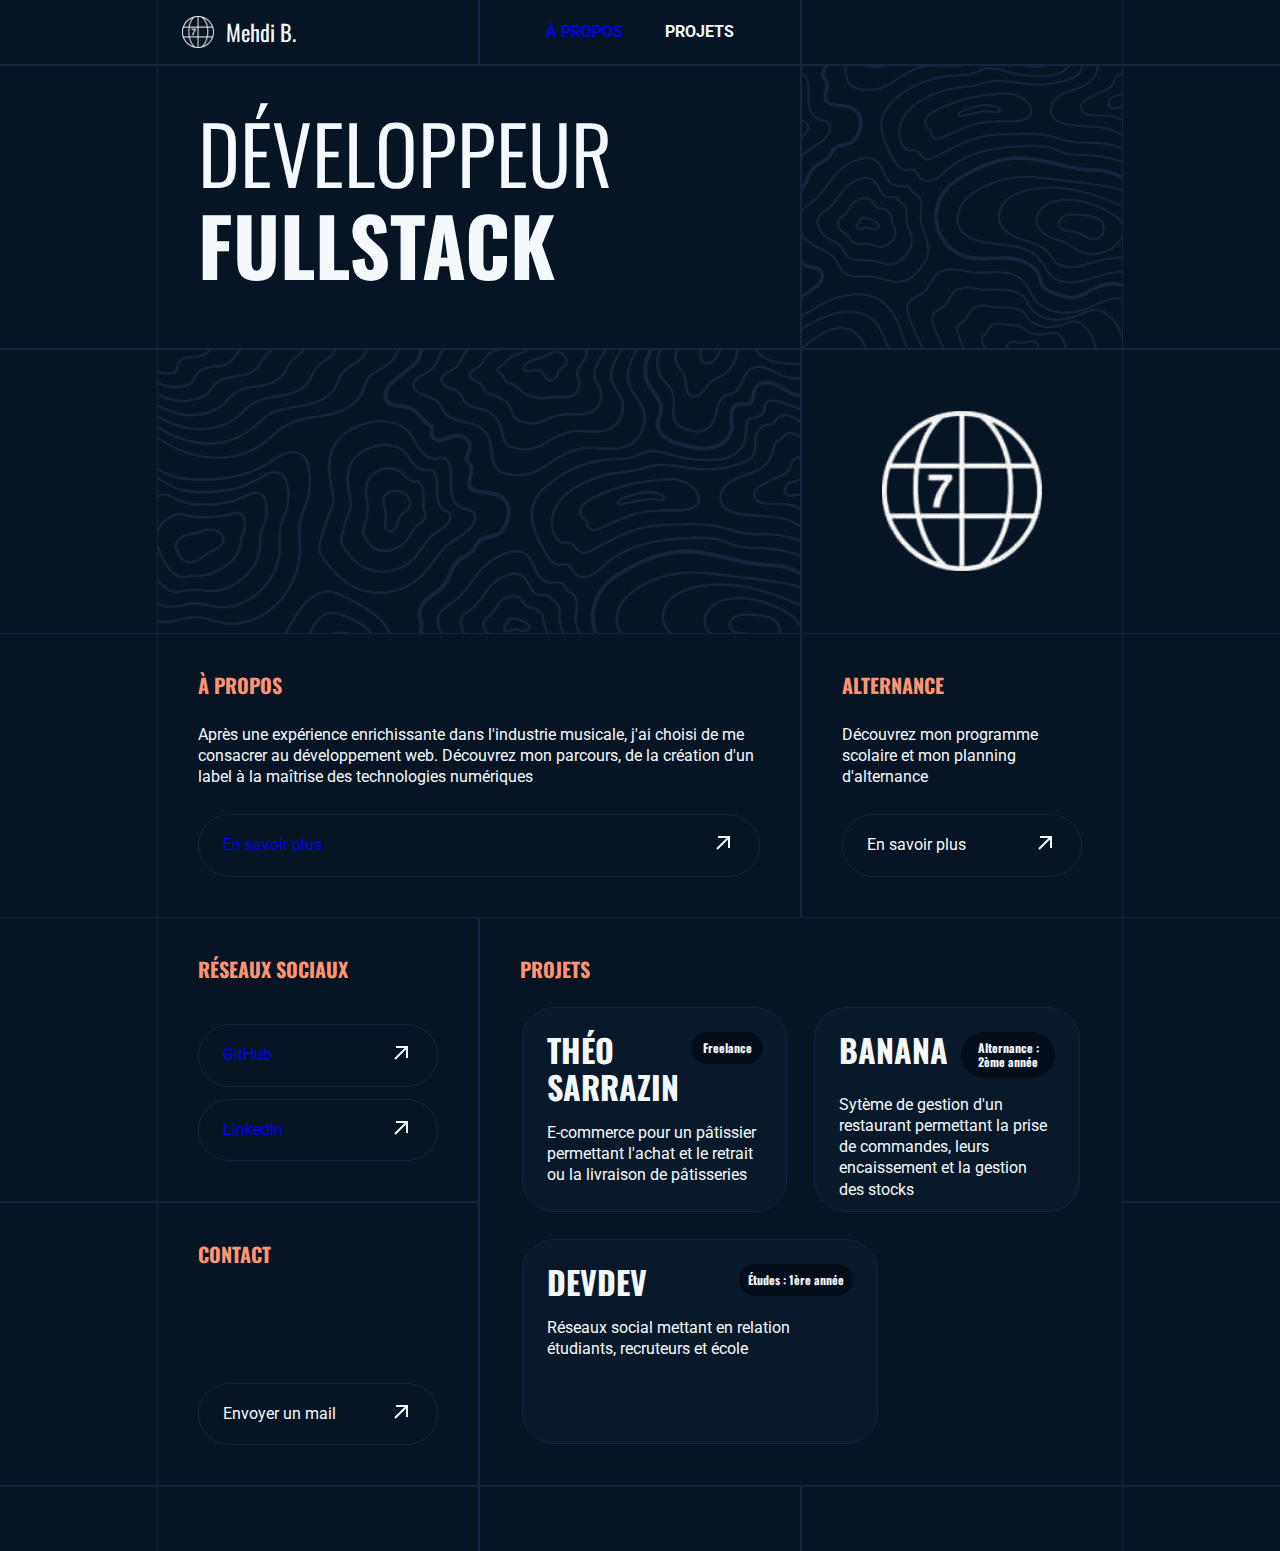
==== commit bf84d317: "changes class names to be clearer" ====
--- a/index.html
+++ b/index.html
@@ -50,6 +50,7 @@
                 ></section>
             </nav>
         </header>
+
         <main class="home">
             <section class="home__sides home__sides--display-none"></section>
             <section class="home__card home__card--title">
@@ -73,7 +74,10 @@
             <section class="home__card home__card--about">
                 <h2>À PROPOS</h2>
                 <p>
-                    Développeur fullstack de 24 ans basé sur Paris et passionné par l'innovation.
+                    Après une expérience enrichissante dans l'industrie
+                    musicale, j'ai choisi de me consacrer au développement web.
+                    Découvrez mon parcours, de la création d'un label à la
+                    maîtrise des technologies numériques
                 </p>
                 <a class="home__btn" href="about.html">
                     En savoir plus
@@ -108,8 +112,7 @@
             <section class="home__card home__card--intership">
                 <h2>ALTERNANCE</h2>
                 <p>
-                    Lorem ipsum dolor sit amet consectetur adipisicing elit.
-                    Sed, tempora.
+                    Découvrez mon programme scolaire et mon planning d'alternance
                 </p>
                 <a class="home__btn" href="">
                     En savoir plus
@@ -146,7 +149,11 @@
             <section class="home__card home__card--SN">
                 <h2>RÉSEAUX SOCIAUX</h2>
                 <div class="home__card--SN__list">
-                    <a class="home__btn" href="https://github.com/mehdib-io" target="_blank">
+                    <a
+                        class="home__btn"
+                        href="https://github.com/mehdib-io"
+                        target="_blank"
+                    >
                         GitHub
                         <div class="home__btn__arrow">
                             <svg
@@ -175,7 +182,11 @@
                             </svg>
                         </div>
                     </a>
-                    <a class="home__btn" href="https://www.linkedin.com/in/mehdi-bouydarne/"  target="_blank">
+                    <a
+                        class="home__btn"
+                        href="https://www.linkedin.com/in/mehdi-bouydarne/"
+                        target="_blank"
+                    >
                         LinkedIn
                         <div class="home__btn__arrow">
                             <svg
@@ -206,7 +217,7 @@
                     </a>
                 </div>
             </section>
-            <section class="home__card home__card--projects">
+            <section class="home__card home__card--projects__cards">
                 <h2>PROJETS</h2>
                 <div>
                     <a href="" class="home__card--projects__card">
@@ -286,6 +297,7 @@
             </section>
             <section class="home__sides home__sides--display-none"></section>
         </main>
+
         <footer>
             <nav class="footer__nav">
                 <section
--- a/css/style.css
+++ b/css/style.css
@@ -296,6 +296,7 @@
 /* ---------- 2.1.5. About ---------- */
 .home__card--about {
     grid-area: about;
+    gap: 1em;
 }
 
 /* ---------- 2.1.6. Internship ---------- */
@@ -315,7 +316,7 @@
 }
 
 /* ---------- 2.1.8. Projects ---------- */
-.home__card--projects {
+.home__card--projects__cards {
     grid-area: projects;
     display: flex;
     justify-content: start;
